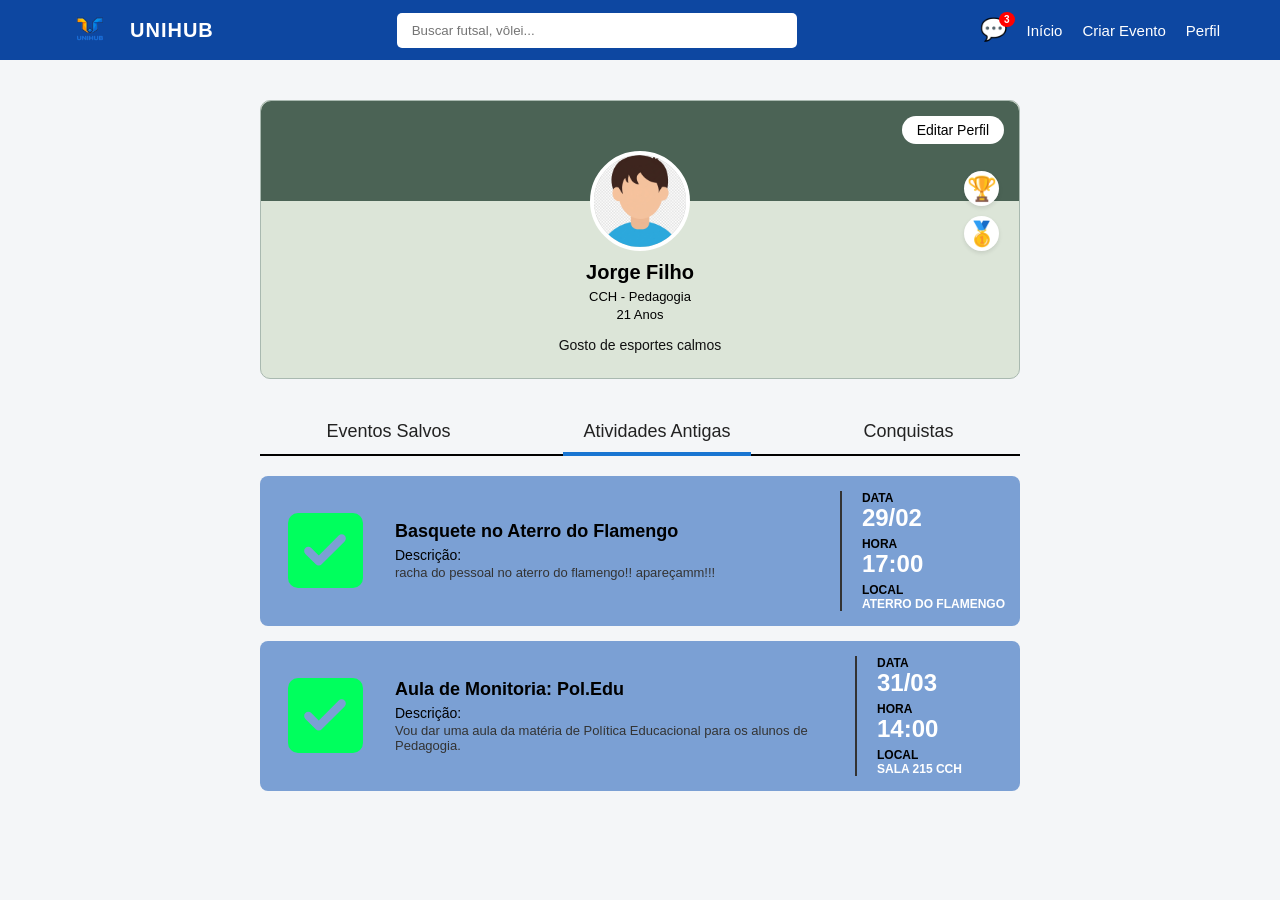
==== atvdantigas.html @ 73130a3b "Add files via upload" ====
<!DOCTYPE html>
<html lang="pt-br">
<head>
    <meta charset="UTF-8">
    <title>UNIHUB - Atividades Antigas</title>
    <link rel="stylesheet" href="style-perfil.css">
</head>
<body>
    <nav class="navbar">
        <div class="nav-content">
            <div class="nav-left">
                <img src="logo.png" class="nav-logo" alt="Logo">
                <span class="nav-title">UNIHUB</span>
            </div>
            <input type="text" class="search-bar" placeholder="Buscar futsal, vôlei...">
            <div class="nav-right">
                <div class="notif-icon">💬<span class="badge">3</span></div>
                <a href="#">Início</a>
                <a href="#">Criar Evento</a>
                <a href="#">Perfil</a>
            </div>
        </div>
    </nav>

    <main class="profile-container">
        <section class="profile-card">
            <div class="profile-header">
                <button class="btn-edit-profile">Editar Perfil</button>
            </div>
            <div class="profile-body">
                <div class="avatar-wrapper">
                    <img src="avatar-jorge.png" class="avatar-large" alt="Jorge Filho">
                </div>
                <h2>Jorge Filho</h2>
                <p class="course">CCH - Pedagogia</p>
                <p class="age">21 Anos</p>
                <p class="bio">Gosto de esportes calmos</p>
                
                <div class="side-badges">
                    <span class="badge-icon">🏆</span>
                    <span class="badge-icon">🥇</span>
                </div>
            </div>
        </section>

        <section class="tabs-container">
            <a href="perfil.html" class="tab">Eventos Salvos</a>
            <div class="tab active">Atividades Antigas</div>
            <div class="tab">Conquistas</div>
        </section>

        <section class="events-list">
            <div class="event-card">
                <div class="event-left">
                    <div class="success-box">
                        <svg viewBox="0 0 24 24" fill="none" stroke="#7ba0d4" stroke-width="4" stroke-linecap="round" stroke-linejoin="round">
                            <polyline points="20 6 9 17 4 12"></polyline>
                        </svg>
                    </div>
                </div>
                <div class="event-middle">
                    <h3>Basquete no Aterro do Flamengo</h3>
                    <p class="desc-label">Descrição:</p>
                    <p class="desc-text">racha do pessoal no aterro do flamengo!! apareçamm!!!</p>
                </div>
                <div class="event-right">
                    <span class="info-label">DATA</span>
                    <span class="info-value">29/02</span>
                    <span class="info-label">HORA</span>
                    <span class="info-value">17:00</span>
                    <span class="info-label">LOCAL</span>
                    <span class="info-value-small">ATERRO DO FLAMENGO</span>
                </div>
            </div>

            <div class="event-card">
                <div class="event-left">
                    <div class="success-box">
                        <svg viewBox="0 0 24 24" fill="none" stroke="#7ba0d4" stroke-width="4" stroke-linecap="round" stroke-linejoin="round">
                            <polyline points="20 6 9 17 4 12"></polyline>
                        </svg>
                    </div>
                </div>
                <div class="event-middle">
                    <h3>Aula de Monitoria: Pol.Edu</h3>
                    <p class="desc-label">Descrição:</p>
                    <p class="desc-text">Vou dar uma aula da matéria de Política Educacional para os alunos de Pedagogia.</p>
                </div>
                <div class="event-right">
                    <span class="info-label">DATA</span>
                    <span class="info-value">31/03</span>
                    <span class="info-label">HORA</span>
                    <span class="info-value">14:00</span>
                    <span class="info-label">LOCAL</span>
                    <span class="info-value-small">Sala 215 CCH</span>
                </div>
            </div>
        </section>
    </main>
</body>
</html>
---- style-perfil.css ----
* {
    margin: 0;
    padding: 0;
    box-sizing: border-box;
    font-family: Arial, sans-serif;
}

body {
    background-color: #f4f6f8;
}

.navbar {
    background-color: #0d47a1;
    height: 60px;
    display: flex;
    align-items: center;
    width: 100%;
    position: sticky;
    top: 0;
    z-index: 100;
}

.nav-content {
    width: 100%;
    max-width: 1200px;
    margin: 0 auto;
    display: flex;
    justify-content: space-between;
    align-items: center;
    padding: 0 20px;
}

.nav-left {
    display: flex;
    align-items: center;
    gap: 10px;
}

.nav-logo {
    width: 60px;
    height: auto;
}

.nav-title {
    color: white;
    font-size: 20px;
    font-weight: bold;
    letter-spacing: 1px;
}

.search-bar {
    width: 400px;
    padding: 10px 15px;
    border-radius: 5px;
    border: none;
    outline: none;
}

.nav-right {
    display: flex;
    align-items: center;
    gap: 20px;
}

.nav-right a {
    color: white;
    text-decoration: none;
    font-size: 15px;
}

.notif-icon {
    position: relative;
    font-size: 22px;
    color: white;
    cursor: pointer;
}

.notif-icon .badge {
    position: absolute;
    top: -5px;
    right: -8px;
    background-color: red;
    color: white;
    font-size: 10px;
    font-weight: bold;
    padding: 2px 5px;
    border-radius: 50%;
}

.profile-container {
    max-width: 800px;
    margin: 40px auto;
    padding: 0 20px;
}

.profile-card {
    background-color: #dce5d8;
    border-radius: 10px;
    border: 1px solid #a9b9b0;
    position: relative;
}

.profile-header {
    background-color: #4b6355;
    height: 100px;
    border-radius: 10px 10px 0 0;
    position: relative;
}

.btn-edit-profile {
    position: absolute;
    top: 15px;
    right: 15px;
    background-color: white;
    color: black;
    border: none;
    padding: 6px 15px;
    border-radius: 15px;
    font-size: 14px;
    cursor: pointer;
}

.profile-body {
    text-align: center;
    padding-bottom: 25px;
    position: relative;
}

.avatar-wrapper {
    margin-top: -50px;
    display: flex;
    justify-content: center;
    margin-bottom: 10px;
}

.avatar-large {
    width: 100px;
    height: 100px;
    border-radius: 50%;
    border: 4px solid white;
    object-fit: cover;
    background-color: #ccc;
}

.profile-body h2 {
    font-size: 20px;
    color: #000;
    margin-bottom: 5px;
}

.profile-body .course {
    font-size: 13px;
    color: #000;
    margin-bottom: 3px;
}

.profile-body .age {
    font-size: 13px;
    color: #000;
    margin-bottom: 15px;
}

.profile-body .bio {
    font-size: 14px;
    color: #111;
}

.side-badges {
    position: absolute;
    right: 20px;
    top: 20px;
    display: flex;
    flex-direction: column;
    gap: 10px;
}

.badge-icon {
    font-size: 24px;
    background: #fff;
    border-radius: 50%;
    width: 35px;
    height: 35px;
    display: flex;
    align-items: center;
    justify-content: center;
    box-shadow: 0 2px 4px rgba(0,0,0,0.1);
}

.tabs-container {
    display: flex;
    justify-content: space-around;
    border-bottom: 2px solid #000;
    margin: 30px 0 20px 0;
}

.tab {
    padding: 10px 20px;
    font-size: 18px;
    color: #222;
    text-decoration: none;
    cursor: pointer;
    position: relative;
    top: 2px;
}

.tab.active {
    border-bottom: 4px solid #1976d2;
}

.events-list, .achievements-list {
    display: flex;
    flex-direction: column;
    gap: 15px;
}

.event-card {
    background-color: #7ba0d4;
    border-radius: 8px;
    display: flex;
    padding: 15px;
    color: black;
}

.event-left {
    display: flex;
    flex-direction: column;
    align-items: center;
    justify-content: center;
    min-width: 100px;
}

.calendar-svg {
    width: 60px;
    height: 60px;
    stroke-width: 2.5;
}

.success-box {
    background-color: #00ff5d;
    width: 75px;
    height: 75px;
    border-radius: 10px;
    display: flex;
    align-items: center;
    justify-content: center;
}

.success-box svg {
    width: 50px;
    height: 50px;
}

.edit-pill {
    background-color: white;
    color: black;
    font-weight: bold;
    font-size: 11px;
    padding: 3px 12px;
    border-radius: 12px;
    margin-top: 5px;
    letter-spacing: 0.5px;
}

.event-middle {
    flex: 1;
    padding: 0 20px;
    display: flex;
    flex-direction: column;
    justify-content: center;
}

.event-middle h3 {
    font-size: 18px;
    margin-bottom: 5px;
}

.desc-label {
    font-size: 14px;
    margin-bottom: 2px;
}

.desc-text {
    font-size: 13px;
    color: #333;
}

.event-right {
    min-width: 150px;
    border-left: 2px solid #333;
    padding-left: 20px;
    display: flex;
    flex-direction: column;
    justify-content: center;
}

.info-label {
    font-size: 12px;
    font-weight: bold;
    line-height: 1.2;
}

.info-value {
    font-size: 24px;
    font-weight: bold;
    color: white;
    margin-bottom: 5px;
    line-height: 1.1;
}

.info-value-small {
    font-size: 12px;
    font-weight: bold;
    color: white;
    text-transform: uppercase;
}

.achievement-card {
    background-color: #7ba0d4;
    border-radius: 8px;
    display: flex;
    padding: 15px;
    align-items: center;
}

.achievement-left {
    min-width: 120px;
    display: flex;
    justify-content: center;
    align-items: center;
}

.badge-circle {
    width: 80px;
    height: 80px;
    border-radius: 50%;
    display: flex;
    align-items: center;
    justify-content: center;
    font-size: 40px;
    box-shadow: inset 0 2px 4px rgba(0,0,0,0.2);
}

.badge-circle.purple {
    background-color: #3b2a5c;
}

.badge-circle.red {
    background-color: #e57373;
}

.achievement-right {
    flex: 1;
    padding: 0 20px;
    display: flex;
    flex-direction: column;
    justify-content: center;
}

.achievement-right h3 {
    font-size: 18px;
    color: #000;
    margin-bottom: 5px;
}
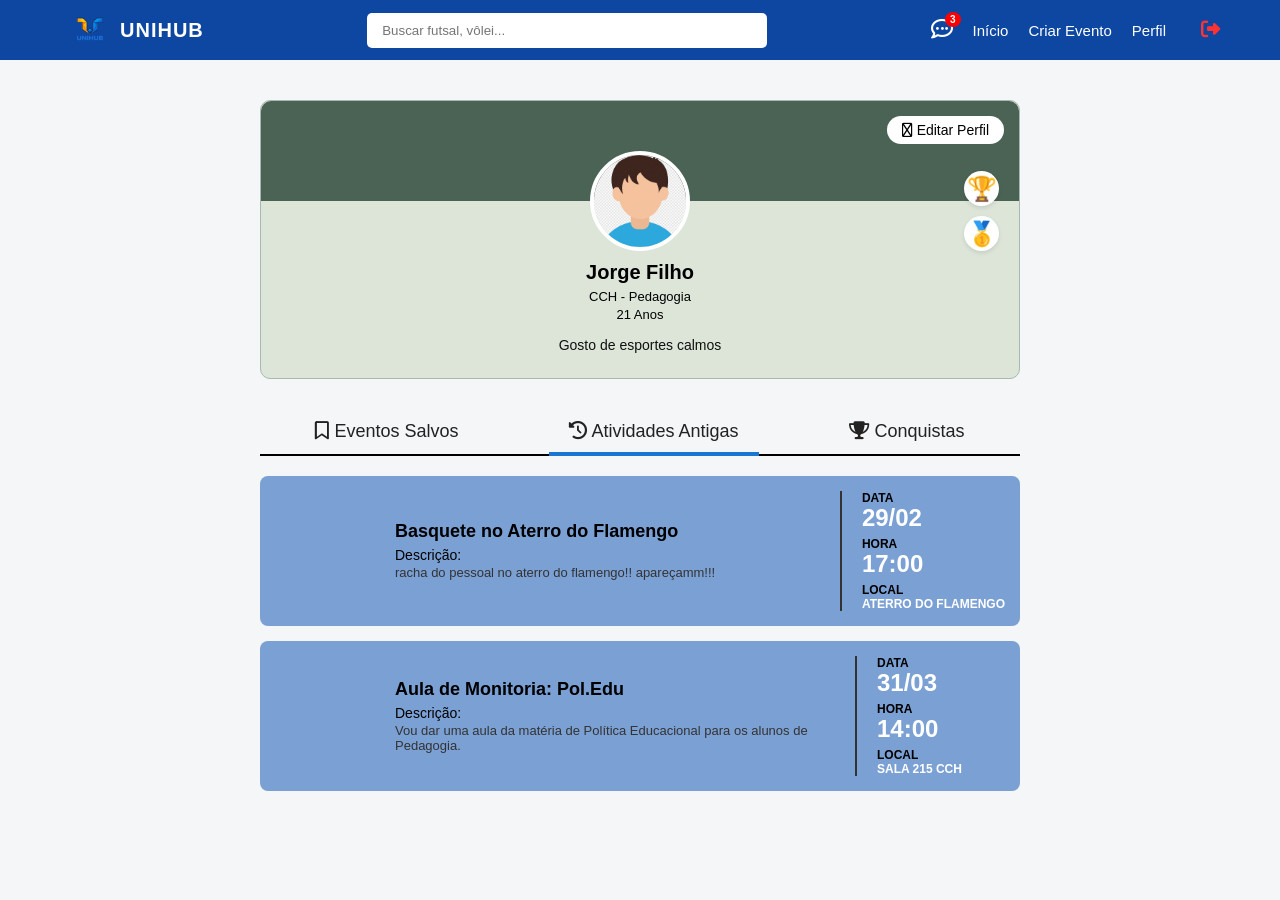
==== commit c336c74f: "Padronização visual completa e correção de rotas nas páginas do projeto" ====
--- a/atvdantigas.html
+++ b/atvdantigas.html
@@ -3,21 +3,29 @@
 <head>
     <meta charset="UTF-8">
     <title>UNIHUB - Atividades Antigas</title>
-    <link rel="stylesheet" href="style-perfil.css">
+    <link rel="stylesheet" href="https://cdnjs.cloudflare.com/ajax/libs/font-awesome/6.4.0/css/all.min.css">
+    <link rel="stylesheet" href="css/style-perfil.css">
 </head>
 <body>
     <nav class="navbar">
         <div class="nav-content">
             <div class="nav-left">
-                <img src="logo.png" class="nav-logo" alt="Logo">
-                <span class="nav-title">UNIHUB</span>
+                <a href="timeline.html" style="text-decoration: none; display: flex; align-items: center; color: inherit;">
+                    <img src="images/logo.png" class="nav-logo" alt="Logo">
+                    <span class="nav-title">UNIHUB</span>
+                </a>
             </div>
-            <input type="text" class="search-bar" placeholder="Buscar futsal, vôlei...">
+            <input type="text" id="search-bar" class="search-bar" placeholder="Buscar futsal, vôlei...">
             <div class="nav-right">
-                <div class="notif-icon">💬<span class="badge">3</span></div>
-                <a href="#">Início</a>
-                <a href="#">Criar Evento</a>
-                <a href="#">Perfil</a>
+                <a href="chat.html" class="nav-item-link" title="Mensagens">
+                    <div class="notif-icon"><i class="fa-regular fa-comment-dots"></i><span class="badge">3</span></div>
+                </a>
+                <a href="timeline.html">Início</a>
+                <a href="formulario.html">Criar Evento</a>
+                <a href="perfil.html" class="active">Perfil</a>
+                <a href="#" id="btn-sair" class="logout-link" title="Sair" style="color: #ff3333; font-size: 1.2rem; margin-left: 15px; display: flex; align-items: center; background: none; border: none; cursor: pointer;">
+                    <i class="fa-solid fa-right-from-bracket"></i>
+                </a>
             </div>
         </div>
     </nav>
@@ -25,11 +33,13 @@
     <main class="profile-container">
         <section class="profile-card">
             <div class="profile-header">
-                <button class="btn-edit-profile">Editar Perfil</button>
+                <a href="editar-perfil.html">
+                    <button class="btn-edit-profile"><i class="fa-regular fa-user-gear"></i> Editar Perfil</button>
+                </a>
             </div>
             <div class="profile-body">
                 <div class="avatar-wrapper">
-                    <img src="avatar-jorge.png" class="avatar-large" alt="Jorge Filho">
+                    <img src="images/avatar-jorge.png" class="avatar-large" alt="Jorge Filho">
                 </div>
                 <h2>Jorge Filho</h2>
                 <p class="course">CCH - Pedagogia</p>
@@ -37,25 +47,24 @@
                 <p class="bio">Gosto de esportes calmos</p>
                 
                 <div class="side-badges">
-                    <span class="badge-icon">🏆</span>
-                    <span class="badge-icon">🥇</span>
+                    <span class="badge-icon" title="Campeão">🏆</span>
+                    <span class="badge-icon" title="Primeiro Lugar">🥇</span>
                 </div>
             </div>
         </section>
 
         <section class="tabs-container">
-            <a href="perfil.html" class="tab">Eventos Salvos</a>
-            <div class="tab active">Atividades Antigas</div>
-            <div class="tab">Conquistas</div>
+            <a href="perfil.html" class="tab" style="text-decoration: none;"><i class="fa-regular fa-bookmark"></i> Eventos Salvos</a>
+            <div class="tab active"><i class="fa-solid fa-clock-rotate-left"></i> Atividades Antigas</div>
+            <a href="conquistas.html" class="tab" style="text-decoration: none;"><i class="fa-solid fa-trophy"></i> Conquistas</a>
         </section>
 
         <section class="events-list">
+            
             <div class="event-card">
                 <div class="event-left">
-                    <div class="success-box">
-                        <svg viewBox="0 0 24 24" fill="none" stroke="#7ba0d4" stroke-width="4" stroke-linecap="round" stroke-linejoin="round">
-                            <polyline points="20 6 9 17 4 12"></polyline>
-                        </svg>
+                    <div class="success-box" style="display: flex; align-items: center; justify-content: center; background: none;">
+                        <i class="fa-solid fa-circle-check" style="font-size: 1.8rem; color: #7ba0d4;"></i>
                     </div>
                 </div>
                 <div class="event-middle">
@@ -75,10 +84,8 @@
 
             <div class="event-card">
                 <div class="event-left">
-                    <div class="success-box">
-                        <svg viewBox="0 0 24 24" fill="none" stroke="#7ba0d4" stroke-width="4" stroke-linecap="round" stroke-linejoin="round">
-                            <polyline points="20 6 9 17 4 12"></polyline>
-                        </svg>
+                    <div class="success-box" style="display: flex; align-items: center; justify-content: center; background: none;">
+                        <i class="fa-solid fa-circle-check" style="font-size: 1.8rem; color: #7ba0d4;"></i>
                     </div>
                 </div>
                 <div class="event-middle">
@@ -95,7 +102,10 @@
                     <span class="info-value-small">Sala 215 CCH</span>
                 </div>
             </div>
+            
         </section>
     </main>
+
+    <script src="script.js"></script>
 </body>
 </html>
--- a/css/style-perfil.css
+++ b/css/style-perfil.css
@@ -0,0 +1,363 @@
+* {
+    margin: 0;
+    padding: 0;
+    box-sizing: border-box;
+    font-family: Arial, sans-serif;
+}
+
+body {
+    background-color: #f4f6f8;
+}
+
+.navbar {
+    background-color: #0d47a1;
+    height: 60px;
+    display: flex;
+    align-items: center;
+    width: 100%;
+    position: sticky;
+    top: 0;
+    z-index: 100;
+}
+
+.nav-content {
+    width: 100%;
+    max-width: 1200px;
+    margin: 0 auto;
+    display: flex;
+    justify-content: space-between;
+    align-items: center;
+    padding: 0 20px;
+}
+
+.nav-left {
+    display: flex;
+    align-items: center;
+    gap: 10px;
+}
+
+.nav-logo {
+    width: 60px;
+    height: auto;
+}
+
+.nav-title {
+    color: white;
+    font-size: 20px;
+    font-weight: bold;
+    letter-spacing: 1px;
+}
+
+.search-bar {
+    width: 400px;
+    padding: 10px 15px;
+    border-radius: 5px;
+    border: none;
+    outline: none;
+}
+
+.nav-right {
+    display: flex;
+    align-items: center;
+    gap: 20px;
+}
+
+.nav-right a {
+    color: white;
+    text-decoration: none;
+    font-size: 15px;
+}
+
+.notif-icon {
+    position: relative;
+    font-size: 22px;
+    color: white;
+    cursor: pointer;
+}
+
+.notif-icon .badge {
+    position: absolute;
+    top: -5px;
+    right: -8px;
+    background-color: red;
+    color: white;
+    font-size: 10px;
+    font-weight: bold;
+    padding: 2px 5px;
+    border-radius: 50%;
+}
+
+.profile-container {
+    max-width: 800px;
+    margin: 40px auto;
+    padding: 0 20px;
+}
+
+.profile-card {
+    background-color: #dce5d8;
+    border-radius: 10px;
+    border: 1px solid #a9b9b0;
+    position: relative;
+}
+
+.profile-header {
+    background-color: #4b6355;
+    height: 100px;
+    border-radius: 10px 10px 0 0;
+    position: relative;
+}
+
+.btn-edit-profile {
+    position: absolute;
+    top: 15px;
+    right: 15px;
+    background-color: white;
+    color: black;
+    border: none;
+    padding: 6px 15px;
+    border-radius: 15px;
+    font-size: 14px;
+    cursor: pointer;
+}
+
+.profile-body {
+    text-align: center;
+    padding-bottom: 25px;
+    position: relative;
+}
+
+.avatar-wrapper {
+    margin-top: -50px;
+    display: flex;
+    justify-content: center;
+    margin-bottom: 10px;
+}
+
+.avatar-large {
+    width: 100px;
+    height: 100px;
+    border-radius: 50%;
+    border: 4px solid white;
+    object-fit: cover;
+    background-color: #ccc;
+}
+
+.profile-body h2 {
+    font-size: 20px;
+    color: #000;
+    margin-bottom: 5px;
+}
+
+.profile-body .course {
+    font-size: 13px;
+    color: #000;
+    margin-bottom: 3px;
+}
+
+.profile-body .age {
+    font-size: 13px;
+    color: #000;
+    margin-bottom: 15px;
+}
+
+.profile-body .bio {
+    font-size: 14px;
+    color: #111;
+}
+
+.side-badges {
+    position: absolute;
+    right: 20px;
+    top: 20px;
+    display: flex;
+    flex-direction: column;
+    gap: 10px;
+}
+
+.badge-icon {
+    font-size: 24px;
+    background: #fff;
+    border-radius: 50%;
+    width: 35px;
+    height: 35px;
+    display: flex;
+    align-items: center;
+    justify-content: center;
+    box-shadow: 0 2px 4px rgba(0,0,0,0.1);
+}
+
+.tabs-container {
+    display: flex;
+    justify-content: space-around;
+    border-bottom: 2px solid #000;
+    margin: 30px 0 20px 0;
+}
+
+.tab {
+    padding: 10px 20px;
+    font-size: 18px;
+    color: #222;
+    text-decoration: none;
+    cursor: pointer;
+    position: relative;
+    top: 2px;
+}
+
+.tab.active {
+    border-bottom: 4px solid #1976d2;
+}
+
+.events-list, .achievements-list {
+    display: flex;
+    flex-direction: column;
+    gap: 15px;
+}
+
+.event-card {
+    background-color: #7ba0d4;
+    border-radius: 8px;
+    display: flex;
+    padding: 15px;
+    color: black;
+}
+
+.event-left {
+    display: flex;
+    flex-direction: column;
+    align-items: center;
+    justify-content: center;
+    min-width: 100px;
+}
+
+.calendar-svg {
+    width: 60px;
+    height: 60px;
+    stroke-width: 2.5;
+}
+
+.success-box {
+    background-color: #00ff5d;
+    width: 75px;
+    height: 75px;
+    border-radius: 10px;
+    display: flex;
+    align-items: center;
+    justify-content: center;
+}
+
+.success-box svg {
+    width: 50px;
+    height: 50px;
+}
+
+.edit-pill {
+    background-color: white;
+    color: black;
+    font-weight: bold;
+    font-size: 11px;
+    padding: 3px 12px;
+    border-radius: 12px;
+    margin-top: 5px;
+    letter-spacing: 0.5px;
+}
+
+.event-middle {
+    flex: 1;
+    padding: 0 20px;
+    display: flex;
+    flex-direction: column;
+    justify-content: center;
+}
+
+.event-middle h3 {
+    font-size: 18px;
+    margin-bottom: 5px;
+}
+
+.desc-label {
+    font-size: 14px;
+    margin-bottom: 2px;
+}
+
+.desc-text {
+    font-size: 13px;
+    color: #333;
+}
+
+.event-right {
+    min-width: 150px;
+    border-left: 2px solid #333;
+    padding-left: 20px;
+    display: flex;
+    flex-direction: column;
+    justify-content: center;
+}
+
+.info-label {
+    font-size: 12px;
+    font-weight: bold;
+    line-height: 1.2;
+}
+
+.info-value {
+    font-size: 24px;
+    font-weight: bold;
+    color: white;
+    margin-bottom: 5px;
+    line-height: 1.1;
+}
+
+.info-value-small {
+    font-size: 12px;
+    font-weight: bold;
+    color: white;
+    text-transform: uppercase;
+}
+
+.achievement-card {
+    background-color: #7ba0d4;
+    border-radius: 8px;
+    display: flex;
+    padding: 15px;
+    align-items: center;
+}
+
+.achievement-left {
+    min-width: 120px;
+    display: flex;
+    justify-content: center;
+    align-items: center;
+}
+
+.badge-circle {
+    width: 80px;
+    height: 80px;
+    border-radius: 50%;
+    display: flex;
+    align-items: center;
+    justify-content: center;
+    font-size: 40px;
+    box-shadow: inset 0 2px 4px rgba(0,0,0,0.2);
+}
+
+.badge-circle.purple {
+    background-color: #3b2a5c;
+}
+
+.badge-circle.red {
+    background-color: #e57373;
+}
+
+.achievement-right {
+    flex: 1;
+    padding: 0 20px;
+    display: flex;
+    flex-direction: column;
+    justify-content: center;
+}
+
+.achievement-right h3 {
+    font-size: 18px;
+    color: #000;
+    margin-bottom: 5px;
+}
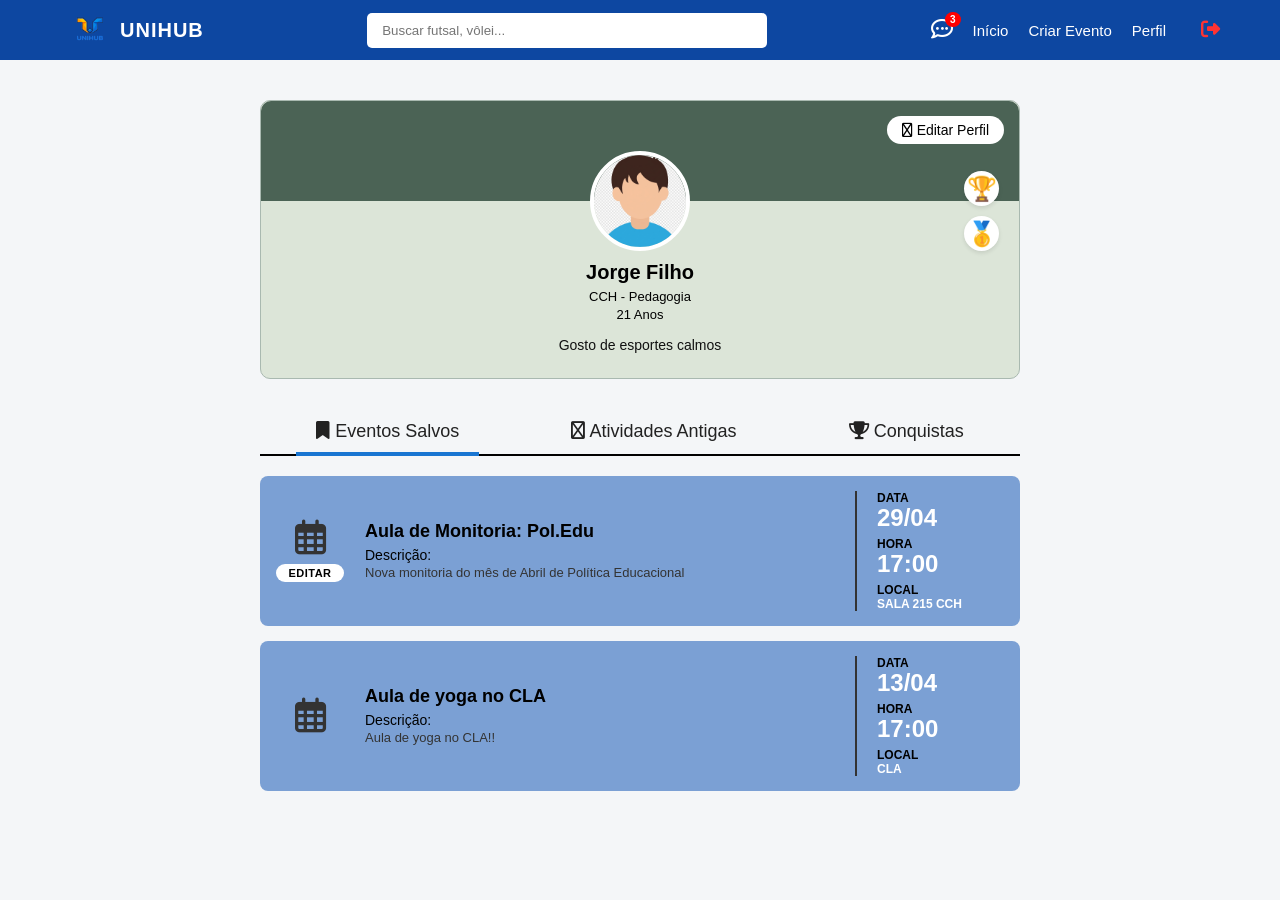
==== commit 41665037: "update" ====
--- a/atvdantigas.html
+++ b/atvdantigas.html
@@ -2,7 +2,7 @@
 <html lang="pt-br">
 <head>
     <meta charset="UTF-8">
-    <title>UNIHUB - Atividades Antigas</title>
+    <title>UNIHUB - Perfil</title>
     <link rel="stylesheet" href="https://cdnjs.cloudflare.com/ajax/libs/font-awesome/6.4.0/css/all.min.css">
     <link rel="stylesheet" href="css/style-perfil.css">
 </head>
@@ -54,52 +54,49 @@
         </section>
 
         <section class="tabs-container">
-            <a href="perfil.html" class="tab" style="text-decoration: none;"><i class="fa-regular fa-bookmark"></i> Eventos Salvos</a>
-            <div class="tab active"><i class="fa-solid fa-clock-rotate-left"></i> Atividades Antigas</div>
+            <div class="tab active"><i class="fa-solid fa-bookmark"></i> Eventos Salvos</div>
+            <a href="atividades.html" class="tab" style="text-decoration: none;"><i class="fa-regular fa-clock-rotate-left"></i> Atividades Antigas</a>
             <a href="conquistas.html" class="tab" style="text-decoration: none;"><i class="fa-solid fa-trophy"></i> Conquistas</a>
         </section>
 
         <section class="events-list">
             
             <div class="event-card">
-                <div class="event-left">
-                    <div class="success-box" style="display: flex; align-items: center; justify-content: center; background: none;">
-                        <i class="fa-solid fa-circle-check" style="font-size: 1.8rem; color: #7ba0d4;"></i>
-                    </div>
+                <div class="event-left" style="position: relative; display: flex; flex-direction: column; align-items: center; justify-content: center; min-width: 70px;">
+                    <i class="fa-regular fa-calendar-days" style="font-size: 2.2rem; color: #333;"></i>
+                    <span class="edit-pill" style="margin-top: 8px;">EDITAR</span>
                 </div>
                 <div class="event-middle">
-                    <h3>Basquete no Aterro do Flamengo</h3>
+                    <h3>Aula de Monitoria: Pol.Edu</h3>
                     <p class="desc-label">Descrição:</p>
-                    <p class="desc-text">racha do pessoal no aterro do flamengo!! apareçamm!!!</p>
+                    <p class="desc-text">Nova monitoria do mês de Abril de Política Educacional</p>
                 </div>
                 <div class="event-right">
                     <span class="info-label">DATA</span>
-                    <span class="info-value">29/02</span>
+                    <span class="info-value">29/04</span>
                     <span class="info-label">HORA</span>
                     <span class="info-value">17:00</span>
                     <span class="info-label">LOCAL</span>
-                    <span class="info-value-small">ATERRO DO FLAMENGO</span>
+                    <span class="info-value-small">SALA 215 CCH</span>
                 </div>
             </div>
 
             <div class="event-card">
-                <div class="event-left">
-                    <div class="success-box" style="display: flex; align-items: center; justify-content: center; background: none;">
-                        <i class="fa-solid fa-circle-check" style="font-size: 1.8rem; color: #7ba0d4;"></i>
-                    </div>
+                <div class="event-left" style="display: flex; align-items: center; justify-content: center; min-width: 70px;">
+                    <i class="fa-regular fa-calendar-days" style="font-size: 2.2rem; color: #333;"></i>
                 </div>
                 <div class="event-middle">
-                    <h3>Aula de Monitoria: Pol.Edu</h3>
+                    <h3>Aula de yoga no CLA</h3>
                     <p class="desc-label">Descrição:</p>
-                    <p class="desc-text">Vou dar uma aula da matéria de Política Educacional para os alunos de Pedagogia.</p>
+                    <p class="desc-text">Aula de yoga no CLA!!</p>
                 </div>
                 <div class="event-right">
                     <span class="info-label">DATA</span>
-                    <span class="info-value">31/03</span>
+                    <span class="info-value">13/04</span>
                     <span class="info-label">HORA</span>
-                    <span class="info-value">14:00</span>
+                    <span class="info-value">17:00</span>
                     <span class="info-label">LOCAL</span>
-                    <span class="info-value-small">Sala 215 CCH</span>
+                    <span class="info-value-small">CLA</span>
                 </div>
             </div>
             
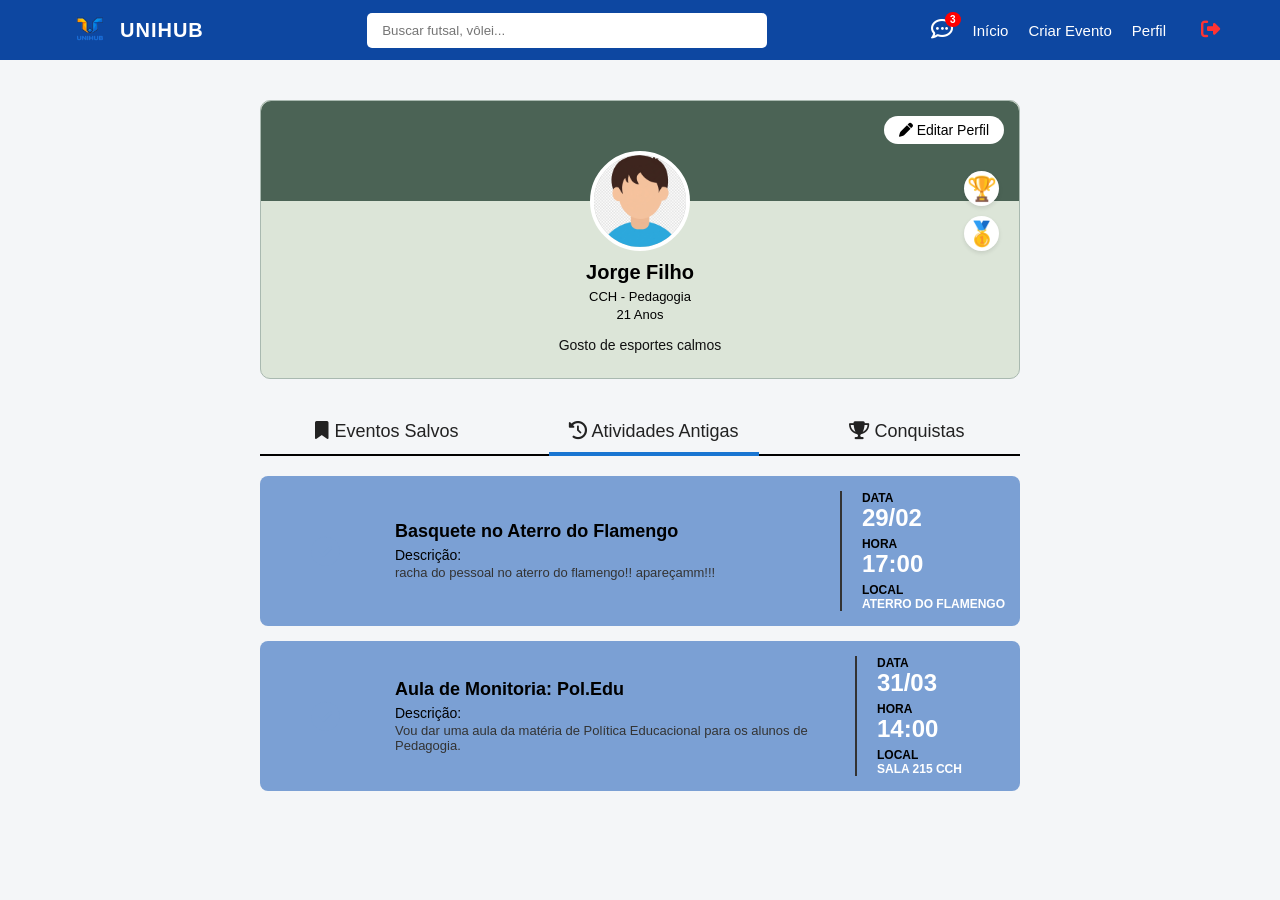
==== commit 2e74255c: "padronizar links de navegação e ícones" ====
--- a/atvdantigas.html
+++ b/atvdantigas.html
@@ -2,9 +2,9 @@
 <html lang="pt-br">
 <head>
     <meta charset="UTF-8">
-    <title>UNIHUB - Perfil</title>
+    <title>UNIHUB - Atividades Antigas</title>
     <link rel="stylesheet" href="https://cdnjs.cloudflare.com/ajax/libs/font-awesome/6.4.0/css/all.min.css">
-    <link rel="stylesheet" href="css/style-perfil.css">
+    <link class="profile-style" rel="stylesheet" href="css/style-perfil.css">
 </head>
 <body>
     <nav class="navbar">
@@ -34,7 +34,7 @@
         <section class="profile-card">
             <div class="profile-header">
                 <a href="editar-perfil.html">
-                    <button class="btn-edit-profile"><i class="fa-regular fa-user-gear"></i> Editar Perfil</button>
+                    <button class="btn-edit-profile"><i class="fa-solid fa-pen"></i> Editar Perfil</button>
                 </a>
             </div>
             <div class="profile-body">
@@ -54,52 +54,53 @@
         </section>
 
         <section class="tabs-container">
-            <div class="tab active"><i class="fa-solid fa-bookmark"></i> Eventos Salvos</div>
-            <a href="atividades.html" class="tab" style="text-decoration: none;"><i class="fa-regular fa-clock-rotate-left"></i> Atividades Antigas</a>
+            <a href="perfil.html" class="tab" style="text-decoration: none;"><i class="fa-solid fa-bookmark"></i> Eventos Salvos</a>
+            <div class="tab active"><i class="fa-solid fa-clock-rotate-left"></i> Atividades Antigas</div>
             <a href="conquistas.html" class="tab" style="text-decoration: none;"><i class="fa-solid fa-trophy"></i> Conquistas</a>
         </section>
 
         <section class="events-list">
-            
             <div class="event-card">
-                <div class="event-left" style="position: relative; display: flex; flex-direction: column; align-items: center; justify-content: center; min-width: 70px;">
-                    <i class="fa-regular fa-calendar-days" style="font-size: 2.2rem; color: #333;"></i>
-                    <span class="edit-pill" style="margin-top: 8px;">EDITAR</span>
+                <div class="event-left">
+                    <div class="success-box" style="display: flex; align-items: center; justify-content: center; background: none;">
+                        <i class="fa-solid fa-circle-check" style="font-size: 1.8rem; color: #7ba0d4;"></i>
+                    </div>
+                </div>
+                <div class="event-middle">
+                    <h3>Basquete no Aterro do Flamengo</h3>
+                    <p class="desc-label">Descrição:</p>
+                    <p class="desc-text">racha do pessoal no aterro do flamengo!! apareçamm!!!</p>
+                </div>
+                <div class="event-right">
+                    <span class="info-label">DATA</span>
+                    <span class="info-value">29/02</span>
+                    <span class="info-label">HORA</span>
+                    <span class="info-value">17:00</span>
+                    <span class="info-label">LOCAL</span>
+                    <span class="info-value-small">ATERRO DO FLAMENGO</span>
+                </div>
+            </div>
+
+            <div class="event-card">
+                <div class="event-left">
+                    <div class="success-box" style="display: flex; align-items: center; justify-content: center; background: none;">
+                        <i class="fa-solid fa-circle-check" style="font-size: 1.8rem; color: #7ba0d4;"></i>
+                    </div>
                 </div>
                 <div class="event-middle">
                     <h3>Aula de Monitoria: Pol.Edu</h3>
                     <p class="desc-label">Descrição:</p>
-                    <p class="desc-text">Nova monitoria do mês de Abril de Política Educacional</p>
+                    <p class="desc-text">Vou dar uma aula da matéria de Política Educacional para os alunos de Pedagogia.</p>
                 </div>
                 <div class="event-right">
                     <span class="info-label">DATA</span>
-                    <span class="info-value">29/04</span>
+                    <span class="info-value">31/03</span>
                     <span class="info-label">HORA</span>
-                    <span class="info-value">17:00</span>
+                    <span class="info-value">14:00</span>
                     <span class="info-label">LOCAL</span>
-                    <span class="info-value-small">SALA 215 CCH</span>
+                    <span class="info-value-small">Sala 215 CCH</span>
                 </div>
             </div>
-
-            <div class="event-card">
-                <div class="event-left" style="display: flex; align-items: center; justify-content: center; min-width: 70px;">
-                    <i class="fa-regular fa-calendar-days" style="font-size: 2.2rem; color: #333;"></i>
-                </div>
-                <div class="event-middle">
-                    <h3>Aula de yoga no CLA</h3>
-                    <p class="desc-label">Descrição:</p>
-                    <p class="desc-text">Aula de yoga no CLA!!</p>
-                </div>
-                <div class="event-right">
-                    <span class="info-label">DATA</span>
-                    <span class="info-value">13/04</span>
-                    <span class="info-label">HORA</span>
-                    <span class="info-value">17:00</span>
-                    <span class="info-label">LOCAL</span>
-                    <span class="info-value-small">CLA</span>
-                </div>
-            </div>
-            
         </section>
     </main>
 
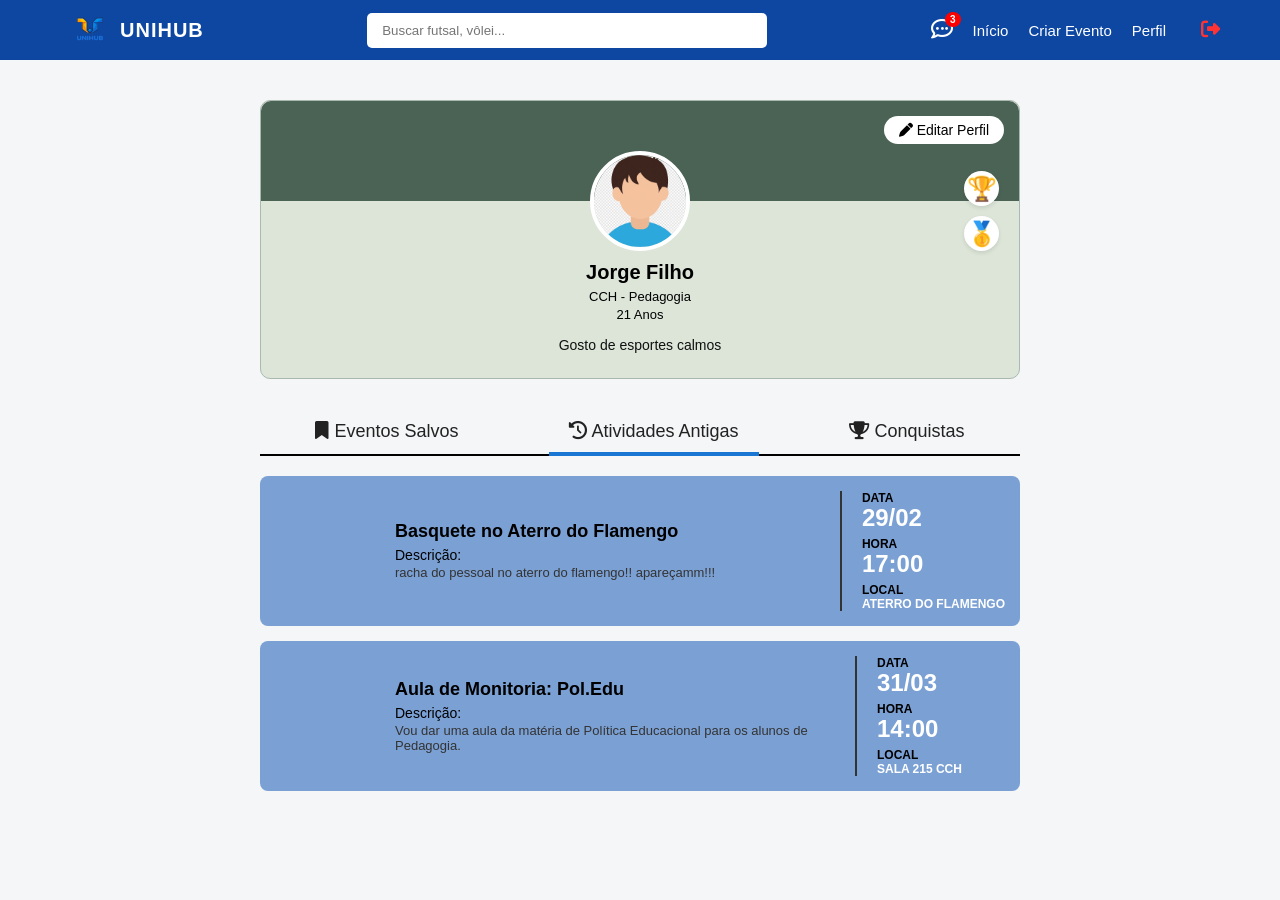
==== commit 90586c8f: "botão rt" ====
--- a/atvdantigas.html
+++ b/atvdantigas.html
@@ -29,7 +29,7 @@
             </div>
         </div>
     </nav>
-
+    
     <main class="profile-container">
         <section class="profile-card">
             <div class="profile-header">
